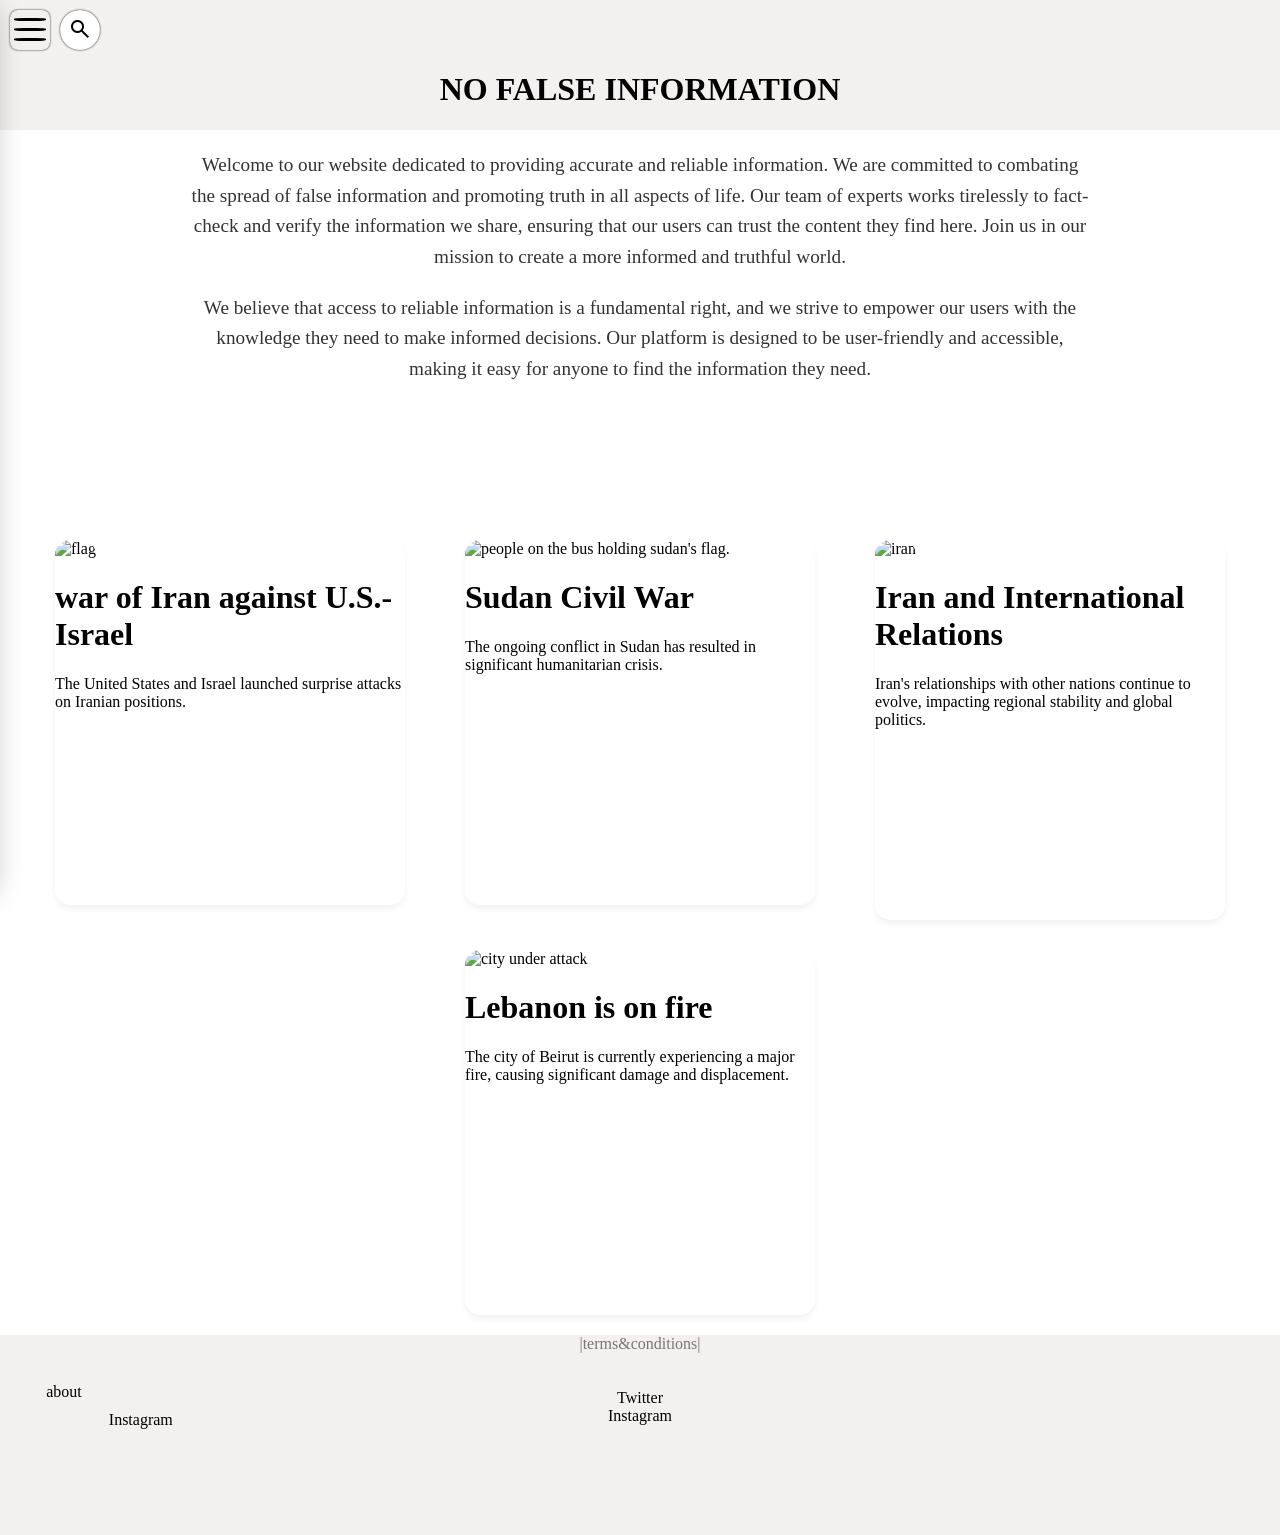
==== index.html @ 67eb8baa "Add files via upload" ====
<!DOCTYPE html>
<html lang="en">    
<head>
    <meta charset="UTF-8">
    <meta name="viewport" content="width=device-width, initial-scale=1.0">
    <link rel="stylesheet" href="https://fonts.googleapis.com/css2?family=Material+Symbols+Outlined:opsz,wght,FILL,GRAD@24,400,0,0&icon_names=search" />
    <link rel="stylesheet" href="rough.css">
    <title> Example</title>
</head>
<body id = "finalBoss">
    <header class = "header">
       
          
          <div class = "hamburger" id = "hamBurger">
               <span></span>
               <span></span>
               <span></span> 
           </div>
           <div class = "off-screen-menu" id = "offScreenMenu">
                <img class = "p-icon" src = "profile_icon_transparent.svg" alt = "profile icon">
                <hr>
               <ul class = "nav-links">
                   <li><a href="#">Home</a></li>
                   <li><a href="#">About</a></li>
                   <li><a href="#">Contact</a></li>
               </ul>
           </div>


             <form>
            <div class="search-container" id = "searchContainer">
                <button type="submit" class = "search-btn" id = "searchBtn">
                    <span    class="material-symbols-outlined">
                    search
                    </span>
                </button>
                <input type="text" placeholder="Search..." class="search-input" id = "searchInput">

            </div>
        </form>


           <!--
           <form>
                <div class = "search">

                    <img class = "search-icon" src = "search_bar_logo_black.svg" alt = "search icon">
                    <input type = "text" placeholder="Search...">
                    <img class = "close-icon" src = "cross_cancel_logo.svg" alt = "close icon">
                </div>
            </form>-->


            <!--
              <div class = "off-screen-menu">
              <ul class = "menu">
                  <li class="d"><a href="index.html">Home</a></li>
                  <hr>
                  <li class="d"><a href="#">About</a></li>
                  <hr>
                  <li class="d"><a href="#">Contact</a></li>
                  <hr>
              </ul>
          </div>
          <nav>
            <span class= "ham-menu">
              <span></span>
              <span></span> 
              <span></span>

            </span>
          </nav>
          -->






            <h1>NO FALSE INFORMATION</h1>

    </header>
    
    <main class = " main-container">
         <div class = "t-container" id = "one">
            <p class="p">Welcome to our website dedicated to providing accurate and reliable information. We are committed to combating the spread of false information and promoting truth in all aspects of life. Our team of experts works tirelessly to fact-check and verify the information we share, ensuring that our users can trust the content they find here. Join us in our mission to create a more informed and truthful world.</p>
              <p class = "p2">We believe that access to reliable information is a fundamental right, and we strive to empower our users with the knowledge they need to make informed decisions. Our platform is designed to be user-friendly and accessible, making it easy for anyone to find the information they need.</p>
         </div>
         
         <div class = "container" id = "two">
            <a  class = "image-link" href="iran-conflict.html">
                 <img src = "flags-of-US-Israel-and-Iran.jpg"    alt  = "flag" class="image">
           
              
                 <h1>war of Iran against U.S.-Israel</h1>
                 <p>The United States and Israel launched surprise attacks on Iranian positions.</p>
            </a>
         </div>
        
         <div class = "container" id = "three">
            <a  class = "image-link" href="sudan.html">
                 <img src = "sudan.jpg"    alt  = "people on the bus holding sudan's flag. " class="image"></img>
                 <h1>Sudan Civil War</h1>
                 <p>The ongoing conflict in Sudan has resulted in significant humanitarian crisis.</p>
            </a>
         </div>

         <div class = "container" id = "four">
            <a  class = "image-link" href="iran-and-international-relations.html">
                 <img src = "Iran-flag-Tehran-skyline-AS-scaled.jpeg"    alt  = "iran" class="image" >
                 <h1>Iran and International Relations</h1>
                 <p>Iran's relationships with other nations continue to evolve, impacting regional stability and global politics.</p>
            </a>
         </div>
         <div class = "container" id = "five">
            <a class = "image-link" href = "lebanon.html">
                <img src = "original.avif" alt = "city under attack " class="image">
                 <h1>Lebanon is on fire</h1>
                 <p>The city of Beirut is currently experiencing a major fire, causing significant damage and displacement.</p>
            </a>
         </div>
         

</main>



<script>
    /*
const hamburger = document.querySelector('.hamburger');
const offScreenMenu = document.querySelector('.off-screen-menu');

hamburger.addEventListener('click', () => {
    offScreenMenu.style.left = '0';
});
*/


let offScreenMenu = document.getElementById("offScreenMenu");
   offScreenMenu.style.left = "-350px";
    const hamburger = document.getElementById("hamBurger");
    hamburger.addEventListener("click", function(event){
        event.preventDefault();
        if(offScreenMenu.style.left === "0px"){
            offScreenMenu.style.left = "-350px";
            
        } else{
            offScreenMenu.style.left = "0px";
            

        }
    })
    document.addEventListener("click", function(e) {
  if (!offScreenMenu.contains(e.target) && !hamburger.contains(e.target)) {
    offScreenMenu.style.left = "-350px";
     }
    });

    let searchContainer = document.getElementById("searchContainer");
     searchContainer.style.width = "40px";
    const searchBt = document.getElementById("searchBtn");
    searchBt.addEventListener("click", function(event){
        event.preventDefault();
        if(searchContainer.style.width === "40px"){
            searchContainer.style.width = "240px";
            
        }
        else{
            searchContainer.style.width = "40px";
            

        }
    })
     




let element = document.getElementById("searchInput");
    element.style.display = "none";
    const searchBtn = document.getElementById("searchBtn");
    searchBtn.addEventListener("click", function(event){
        event.preventDefault();
        if(element.style.display === "block"){
            element.style.display = "none";
            
        }
        else{
            element.style.display = "block";
            

        }
    })

</script>
</body> 
<footer>
    <div class = "f">|terms&conditions|</div>
    <div class = "b"> about</div>
    <div class = "b">Instagram</div>
    <div class = "b">Twitter</div>
    <div class = "b"></div>
    <div class = "b">Instagram</div>

</footer>
  
</html>
---- rough.css ----
#finalBoss{
    margin: 0;
}


.header{
    
    position: sticky;
    top: 0;
    display: flex;
    flex-direction: column;
    width: 100%;
    
    background-color: rgb(255, 255, 255);
    background: #f3f0f0;
   
    
    
}


.search-btn{
    border: none;
    border-radius: 50%;
    height: 40px;
    width: 40px;
    background: none;
    background-color: rgb(255, 255, 255);
    cursor: pointer;
    transition: all 0.3s ease   ;
    box-shadow: 0 0 2px rgba(0,0,0.75);
    &:hover {
        color: gray;
    }
}

.search-container span{
    &:hover{
        color: rgb(92, 87, 87);
       
}
}




 /*.search-container:hover .search-btn{
    background:rgb(231, 229, 229);

}*/

.search-container{
    position: relative;
    position: absolute;
    top: 10px;
    left: 60px;
    height: 40px;
    width: 40px;
    display: flex;
    align-items: center;
    background: rgb(224, 224, 224);
    border-radius: 50px;
    transition: 0.25s;
   
    
        
}

.search-input{
    position: absolute;
    left: 45px;
    border: none;
    background: none;
    outline: none;
    
    display: none;
    
}




/**
.search{
    position: relative;
    position: absolute;
        right: 10px;
        top: 10px;
    display: flex;
    
    background: #ffffff;
    padding: 7px;
    border-radius: 28px;
    height: 30px;
    width: 300px;
    align-items: center;
    box-shadow: 0 0 2px rgba(0,0,0.75);
     transition: box-shadow 0.25s;
}


.search:focus-within{
    

     box-shadow: 5px 10px 20px  rgba(0,0,0,0.75);
}


 .search-icon{
    height: 25px;
    width: 25px;
    position: absolute;
    left: 6px;
    top: 10px;
     transition: background-color 0.3s ease, border-radius 0.3s ease;
    cursor: pointer;
    &:hover{

        background-color: rgb(235, 235, 235);
        border-radius: 50%;
        color: rgb(0, 0, 0);
    }
}

.search input{
    font-size: 14px;
    font-family: 'Lexend', sans-serif;

    position: absolute;
    border: none;
    outline: none;
    left: 30px;
    background: transparent;
    width: 75%;
    height: 90%;
    padding-left: 15px;
    color: #333333;
    
}

.close-icon{
    height: 25px;
    width: 25px;
    position: absolute;
    right: 7px;
    top: 10px;
     transition: background-color 0.3s ease, border-radius 0.3s ease;
    cursor: pointer;
    &:hover{

        background-color: rgb(235, 235, 235);
        border-radius: 50%;
        color: rgb(0, 0, 0);
    }
}**/




.hamburger{
   
   height: 40px;
   width: 40px;
   position: relative;
   cursor: pointer;
   box-shadow: 0 0 2px rgba(0,0,0.75);
   border-radius:  8px;
    margin-left: 10px;
     margin-top: 10px;
     transition: background-color 0.3s ease, border-radius 0.3s ease;
   &:hover{
   
    border-radius: 50%;
   }

   
}

.hamburger span{
    display: block;
   background-color: rgb(0, 0, 0);
   width: 80%;
   height: 3px;
   border-radius: 30%;
   position: absolute;
   top: 45%;
    left: 10%;
}  
.hamburger span:nth-child(1){
    top: 20%;

}

.hamburger span:nth-child(3){
   
    top: 70%;
}

.off-screen-menu{

    position: fixed;
    height: 100vh;
    width: 300px;
        top: 0;
        left: -350px;
        z-index: 9999;
    border-radius: 0 10px 10px 0;    
    background-color: white;
    box-shadow: 50px 0 30px -8px rgba(0,0,0,0.3);
    transition: 0.25s;
}

.p-icon{
    height: 50px;
    width: 50px;
    margin-top: 10px;
    margin-left: 10px;
    border-radius: 50%;
    cursor: pointer;
    
}

.nav-links{
    position: relative;
    padding: 0 0 0 30px;
}

.nav-links li{
    
    position: relative;
    list-style: none;
    height: 40px;
    align-content:center;
    margin: 10px 10px 10px 0;
     &:hover{
        background: #ddd8d8;
        
        border-radius: 4px;
    }
    
}
.nav-links a{
    
    position: absolute;
    left: 0;
    top: 0;
    text-decoration: none;
    color: rgb(2, 2, 2);
    font-size: 1.2rem;
    height: 40px;
    width: 90%;
    line-height: 40px;
    display: inline-block;
    padding: 0 0 0 10px;
    font-family: Verdana, Geneva, Tahoma, sans-serif;
    
       
    
}


.header h1{
    
    text-align: center;
}

.main-container{
    display: flex;
    flex-wrap: wrap;
    row-gap: 10px;
    column-gap: 5px;
    justify-content: space-evenly;
    align-content: space-evenly;
    background-color: var(--bg-light);
    /*background: #f5f3f3;*/
    
    height:auto;
}



.p{

    
    font-size: 1.2rem;
    line-height: 1.6;
    color: #333;
    max-width: 900px;
    margin: 20px auto;
    text-align: center;
}

.p2{
    font-size: 1.2rem;
    line-height: 1.6;
    color: #333;
    max-width: 900px;
    margin: 20px auto;
    text-align: center;
}

.t-container{
    height: 100px;
    width: 100px;
    
    
}
.container{
    height: 100px;
    width: 100px;
    box-shadow: 0px 0px 0px 0px ;
    border-radius: 15px;
    background-color: white;
    box-shadow: 0 4px 6px rgba(0, 0, 0, 0.05);
    margin-bottom: 20px;
    
}

.image{
    border-radius: 15px 15px 0px 0px;
}


#one{
    height: 400px;
    width: 100%;
    overflow: auto;
}

#two{
    height: 365px;
    width: 350px;

}

#three{
    height: 365px;
    width: 350px;
    
}

#four{
    
    height: 380px;
    width: 350px;
    
}

#five{
    height: 365px;
    width: 350px;
}

.image-link{
   
    text-decoration:none ;
    color:black;
}



.image-link img{
    height: 200px;
    width: 350px;
}


@media (max-width: 768px){
    #one{
        height: 300px;
    }
    .p{
        font-size: 1rem;
        text-align: left;
        color: #333;
    }
    .p2{
        font-size: 1rem;
        text-align: left;
        color: #333;
    }
    .hamburger{
        height: 35px;
        width: 35px;
        margin-left: 0;
    }
    .hamburger span{
        height: 3px;
    }
    #four{
        height: 450px;
    }
    .search-container{
        position: absolute;
        left: 45px;
        height: 35px;
        width: 35px;
    }
    .search-btn{
        height: 35px;
        width: 35px;
    }
    
       
}
footer{
    background-color: rgb(255, 255, 255);
    background: #f3f0f0;
    display: flex;
    flex-direction: column;
    
    align-items: center;
    height: 200px;
    
    margin-top: 10px;
    margin: 0;
}
.f{
    color: rgb(122, 117, 117);
  display: inline-block;
    
}
.b{
   display: inline-block;
}

footer div:nth-child(2){
    position: relative;
    
   top: 15%;
    left: -45%;
}

footer div:nth-child(3){
    position: relative;
    
   top: 20%;
   left: -39%;
}
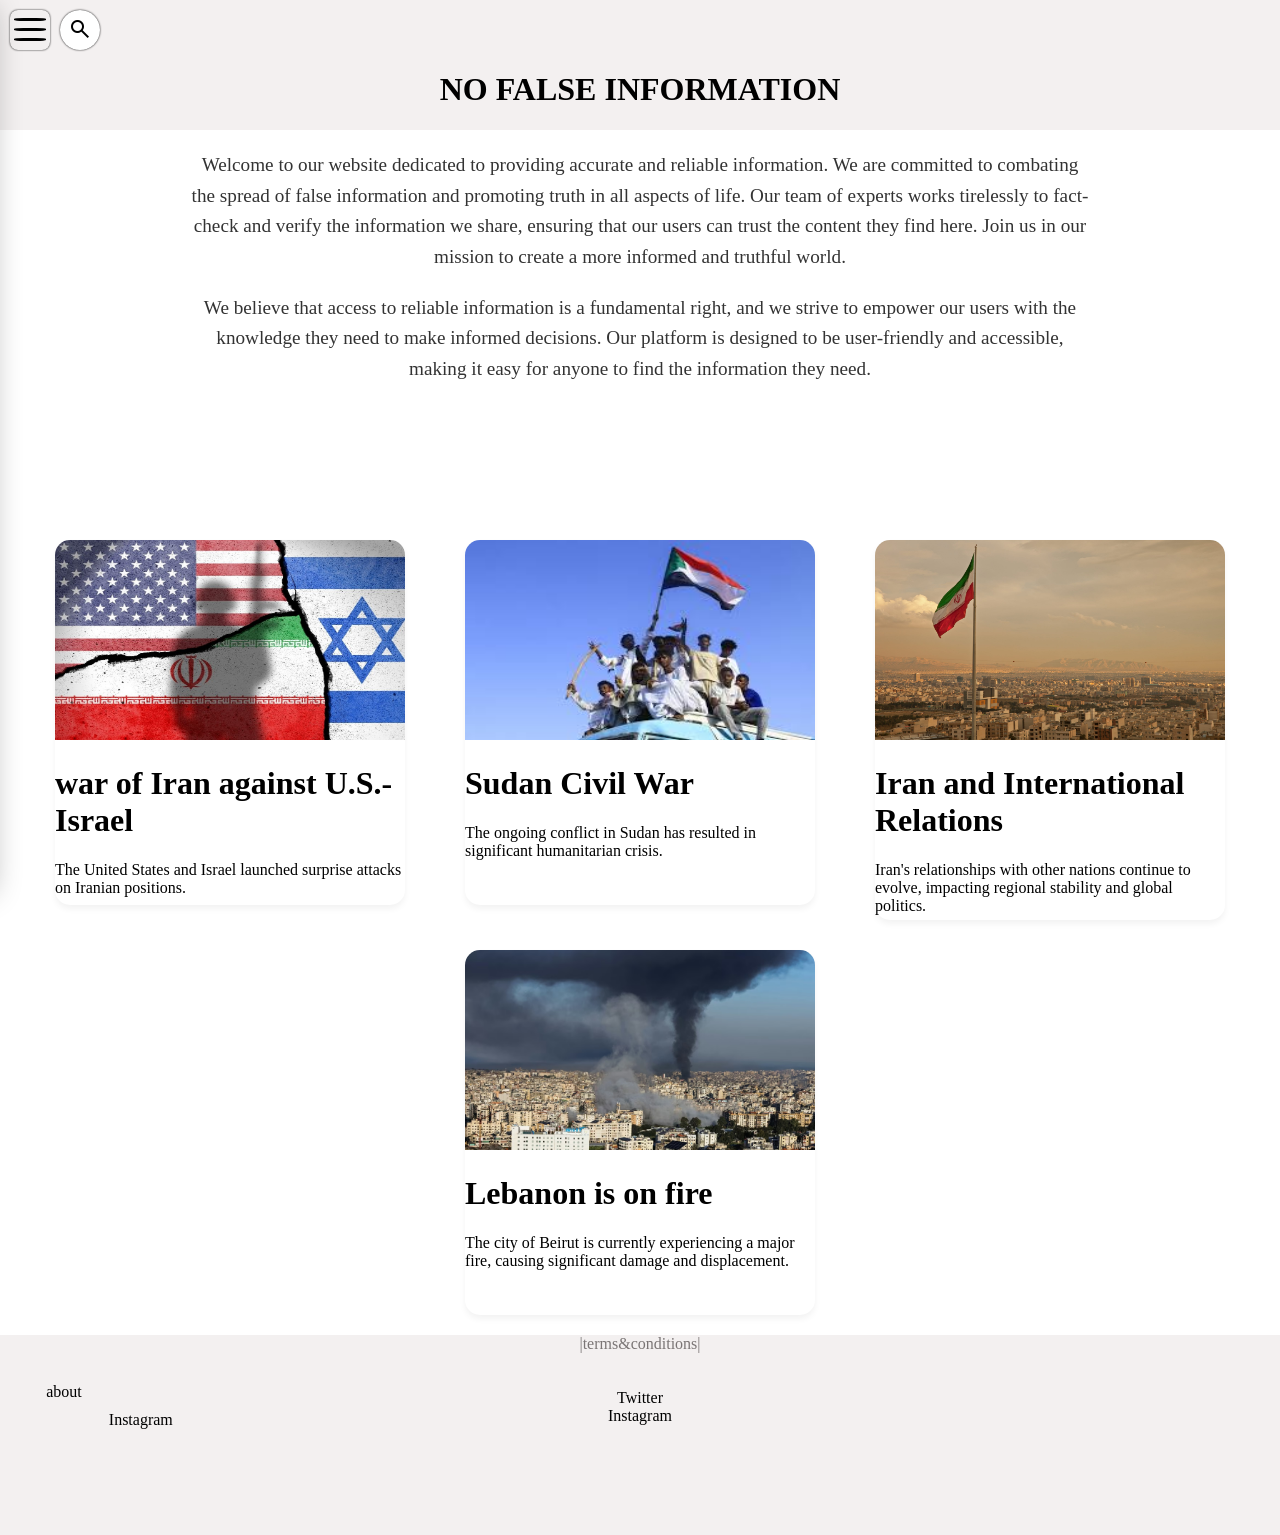
==== commit 87dd7a22: "Update index.html" ====
--- a/index.html
+++ b/index.html
@@ -17,7 +17,9 @@
                <span></span> 
            </div>
            <div class = "off-screen-menu" id = "offScreenMenu">
+               <a href="login-page.html">
                 <img class = "p-icon" src = "profile_icon_transparent.svg" alt = "profile icon">
+               </a>    
                 <hr>
                <ul class = "nav-links">
                    <li><a href="#">Home</a></li>
